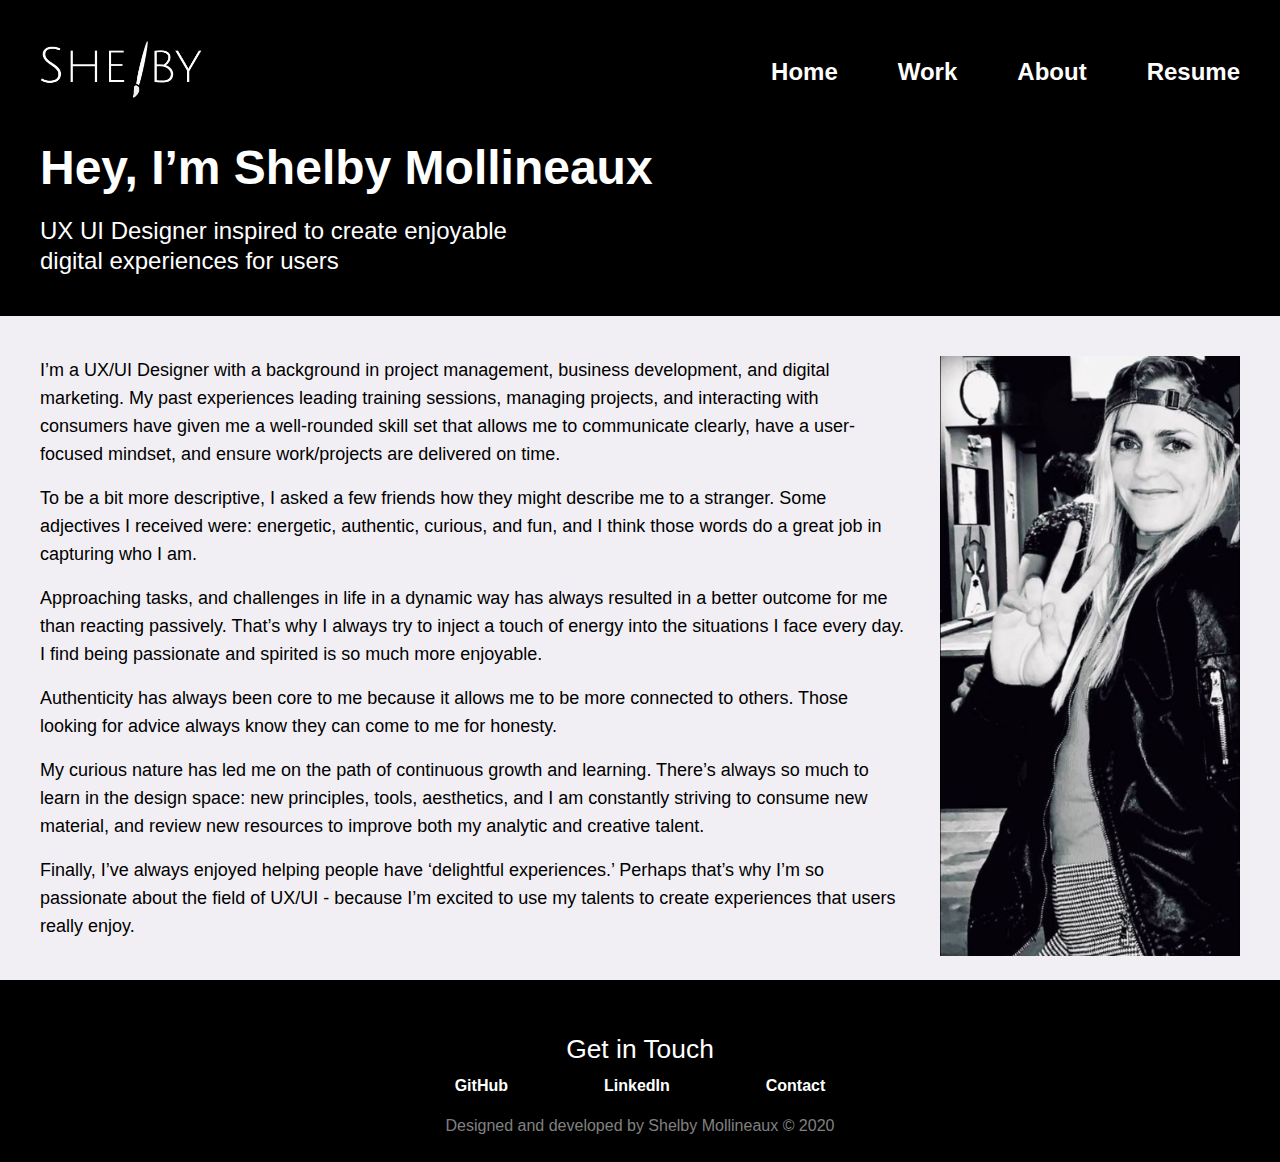
==== about.html @ 13bac237 "fix" ====
<!DOCTYPE html>
<html>
  <head>
    <link rel="stylesheet" type="text/css" href="reset.css">
    <link href="https://fonts.googleapis.com/css?family=Libre+Franklin&display=swap" rel="stylesheet"> 
    <link rel="stylesheet" type="text/css" href="style.css">
    <title>Portfolio | Shelby Mollineaux </title>
    <meta name="viewport" content="width=device-width, initial-scale=1.0">
    <link rel="apple-touch-icon" sizes="180x180" href="favicon_io/apple-touch-icon.png">
    <link rel="icon" type="image/png" sizes="32x32" href="favicon_io/favicon-32x32.png">
    <link rel="icon" type="image/png" sizes="16x16" href="favicon_io/favicon-16x16.png">
    <link rel="manifest" href="favicon_io/site.webmanifest">
  </head>
   <!-- Global site tag (gtag.js) - Google Analytics -->
   <script async src="https://www.googletagmanager.com/gtag/js?id=UA-162144145-1"></script>
   <script>
     window.dataLayer = window.dataLayer || [];
     function gtag(){dataLayer.push(arguments);}
     gtag('js', new Date());

     gtag('config', 'UA-162144145-1');
   </script>
   <body>
      <nav>
         <section class="container">
             <a href="/">
              <img src="./images/logo.png" alt="shelby's logo">
            </a>
            <ul class="links">
              <li><a href="/">Home</a></li>
              <li><a href="./collide-case-study">Work</a></li>
              <li><a href="./about">About</a></li>
              <li><a href="https://drive.google.com/open?id=1nDeVdT1d8uaoEG1ki3VmXXdjBcrBi9dB" target="_blank">Resume</a></li>
            </ul>
         </section>
      </nav>
    <section class="hero">
        <section class="container">
            <h1>
          Hey, I’m Shelby Mollineaux
        </h1>
            <h2>UX UI Designer inspired to create enjoyable digital experiences for users</h2>
        </section>
    </section>
    <section class="main">
        <section class="container about">
              <img src="./images/portfolio pic.png" alt="profile picture">
              <p>
                I’m a UX/UI Designer with a background in project management, business development, and digital marketing. My past experiences leading training sessions, managing projects, and interacting with consumers have given me a well-rounded skill set that allows me to communicate clearly, have a user-focused mindset, and ensure work/projects are delivered on time.
              </p><br>
              <p>To be a bit more descriptive, I asked a few friends how they might describe me to a stranger. Some adjectives I received were: energetic, authentic, curious, and fun, and I think those words do a great job in capturing who I am.
              </p><br>
              <p>Approaching tasks, and challenges in life in a dynamic way has always resulted in a better outcome for me than reacting passively. That’s why I always try to inject a touch of energy into the situations I face every day. I find being passionate and spirited is so much more enjoyable.
              </p><br>
              <p>Authenticity has always been core to me because it allows me to be more connected to others. Those looking for advice always know they can come to me for honesty.
              </p><br>
              <p>My curious nature has led me on the path of continuous growth and learning. There’s always so much to learn in the design space: new principles, tools, aesthetics, and I am constantly striving to consume new material, and review new resources to improve both my analytic and creative talent.
              </p><br>
              <p>Finally, I’ve always enjoyed helping people have ‘delightful experiences.’ Perhaps that’s why I’m so passionate about the field of UX/UI - because I’m excited to use my talents to create experiences that users really enjoy.
              </p>
        </section>
    </section>
    <div id="open-modal" class="modal-window">
      <div>
        <a href="#modal-close" title="Close" class="modal-close">close &times;</a>
        <form
        action="https://formspree.io/mqkdzrag"
        method="POST">
            <input type="text" name="_replyto" placeholder="Email">
            <textarea name="message" placeholder="Your message goes here"></textarea>
            <!-- your other form fields go here -->
            <button type="submit" class="button">Send</button>
        </form>
        </div>
    </div>
    <footer>
      <section><span>Get in Touch</span></section>
      <section class="links">
          <a href="https://github.com/shelbymollineaux" style="text-decoration: none" target="_blank">GitHub</a>
          <a href="https://www.linkedin.com/in/shelbymollineaux/" style="text-decoration: none" target="_blank">LinkedIn</a>
          <a href="#open-modal" style="text-decoration: none">Contact</a>
      </section>
      <section>
          <p>Designed and developed by Shelby Mollineaux © 2020</p>
      </section>
  </footer>
</body>

</html>
---- style.css ----
/* General Design */
body,p {
	font-family: "libre-franklin", sans-serif;
	font-size: 16px;
	font-weight: 100;
}

section h4 {
	font-size:1.75rem;
	font-weight:300;
}

section h2.header {
	font-weight: 600;
	text-align: center;
	font-size: 2.75rem;
	margin-bottom: 0.5rem;
	color: #01394d;
}

hr {
	width: 300px;
	border-top: 3px solid black;
}

section p {
	font-size:1.5em;
	font-weight:300;
	line-height:2rem;
}

.img-div {
	align-items:flex-end;
	display:flex;
	flex-wrap:wrap;
	justify-content:center;
}

figure {
	align-items:center;
	display:flex;
	flex-direction:column;
	margin:2rem 1rem;
}

figcaption {
	font-size:1.25rem;
	margin-top:1rem;
}

.cta {
	background-color:#01394d;
	border-radius:3px;
	color:#FFF;
	display:block;
	font-size:1.5rem;
	width:300px;
	text-align:center;
	text-decoration:none;
	text-emphasis-style:bold;
	text-transform:uppercase;
	margin:4rem 0;
	padding:1em 0em;
}

img {
	max-width:400px;
}

section.container {
	max-width:1200px;
	margin:auto;
	padding:2.5rem;
}

a {
	text-decoration:none;
}

a:hover {
	text-decoration:underline;
}

a:active {
	color:#FFBF00;
}

ul.links {
	display:flex;
}

ul.links li {
	margin-left:60px;
}

.button {
	background-color:#000;
	border-radius:3px;
	color:#FFF;
	margin-top:.5rem;
	max-width:170px;
	text-align:center;
	text-decoration:none;
	text-emphasis-style:bold;
	text-transform:uppercase;
	padding:1em 1.5em;
}

h5 {
	margin-top:1rem;
	font-weight: 500;
}

/* Nav design */
nav section.container {
	align-items:center;
	color:#FFF;
	display:flex;
	justify-content:space-between;
	padding-bottom:0;
	flex-wrap: wrap;
}

nav img {
	max-height: 60px;
}

nav a {
	color:#FFF;
	font-size:1.5rem;
	font-weight:700;
}

/* Home Page Design */
section.hero h1 {
	background-color:#000;
	color:#FFF;
	font-size:3rem;
	font-weight:700;
}

section.hero h2 {
	background-color:#000;
	color:#FFF;
	font-size:1.5rem;
	line-height:1.875rem;
	margin-top:1.5rem;
	max-width:480px;
}

section.intro {
	display: flex;
	justify-content: space-between;
	align-items: center;
}

section.intro article {
	max-width: 800px;
}

section.main .container {
	display:flex;
	flex-direction:row;
	align-items: center;
}

section.intro-image figure {
	margin: 1rem;
}

section.intro-image img {
	max-height:600px;
}

section.main p {
	font-size:1.875rem;
	font-weight:lighter;
	line-height:3rem;
	min-width:380px;
}

section.case-study {
	display: flex;
	padding: 2rem 0.5rem;
	justify-content: space-between;
}

section.case-study img {
	max-width: 650px;
	height:auto;
}

article.case-study-text {
	height:auto;
}

section.case-study h3 {
	font-size:60px;
	font-weight:800;
	margin-bottom:0.75rem;
}

section.case-study h4 {
	font-size:1.8rem;
	line-height: 1.25
}

section.case-study p {
	font-size:1rem;
	margin:1rem 0;
}

section.case-study article {
	display:flex;
	flex-direction:column;
	justify-content:center;
}

section.case-study section {
	display:flex;
	justify-content:center;
	flex-wrap: wrap;
}

section.title {
	margin-top:0;
}

section.title h1 {
	font-size:3.75rem;
	font-weight:700;
	margin:1rem 0;
}

/* Project Page */
section.container.cs-page {
	max-width: 960px;
}

section.prototype a.header {
	font-weight: 600;
	text-align: center;
	font-size: 2rem;
	margin-bottom: 1rem;
	text-decoration: underline;
	color: #01394d;
}

section.container.cs-page h3{
	display: flex;
	justify-content: space-between;
}

section.container.cs-page h3 {
	display: flex;
	justify-content: space-between;
}

section.cs-page section.title h2 {
	font-size:2rem;
	font-weight:300;
}

section.cs-page h3 {
	border-bottom:2px solid #000;
	font-size:2.5rem;
	font-weight:600;
	margin-bottom:1rem;
	margin-top:1rem;
}

section.cs-page li {
	font-size:1.4rem;
	font-weight:300;
	list-style-type:square;
	margin-left:3rem;
	margin-top:.25rem;
}

section.cs-page section.prototype img {
	height:auto;
	max-width:200px;
	margin:0 auto;
}

section.cs-page section.prototype a {
	margin-top: 0;
	margin-bottom: 1rem;
}

section.cs-page section {
	margin-top:2rem;
}

section.cs-page ul {
	margin-top:.5rem;
}

section.cs-page p {
	margin-top:.25rem;
}

section.research span {
	color:#8b0000;
	font-size:1.6rem;
	font-weight:500;
}

section.cs-page img {
	height:auto;
	max-width:180px;
}

section.cs-page img.large {
	height:auto;
	max-width:500px;
}

section.cs-page img.medium {
	max-width:300px;
}

div.brand-logos img.logo {
	height:100px;
}

nav,section.hero {
	background-color:#000;
}

section.main,section.bg {
	background-color:#F2EFF4;
}

section.case-study .aside-cs,section.prototype {
	align-items:center;
	display:flex;
	flex-direction:column;
}

div.competition img {
	height:auto;
	max-width:150px;
	padding:20px;
}

#live-page {
	max-width: 400px;
}

/* About page */
section.container.about {
	display: block;
}

section.container.about p {
	font-size: 1.125rem;
	line-height: 1.75rem;
}

section.container.about img {
	margin-left: 30px;
	margin-right: 0px;
	float: right;
	max-height: 600px;
}

/* Footer Design */
footer {
	background-color:#000;
	color:#FFF;
	padding-bottom:1.25rem;
	padding-top:3.5rem;
}

footer section {
	display:flex;
	font:1.5rem;
	justify-content: center;
}

footer a {
	color:#FFF;
	font-weight:800;
	margin:1rem 3rem;
}

footer p {
	color:grey;
	font-size: 1rem;
}

footer section span {
	font-size:1.65rem;
	font-weight: 300;
}

section h5 {
	font-size: 1.65rem;
}

/* Modal*/
.modal-window {
	position: fixed;
	background-color: rgba(200, 200, 200, 0.75);
	top: 0;
	right: 0;
	bottom: 0;
	left: 0;
	z-index: 999;
	opacity: 0;
	pointer-events: none;
	-webkit-transition: all 0.3s;
	-moz-transition: all 0.3s;
	transition: all 0.3s;
  }

  .modal-window:target {
	opacity: 1;
	pointer-events: auto;
  }

  .modal-window>div {
	width: 400px;
	position: relative;
	margin: 10% auto;
	padding: 2rem;
	background: #fff;
	color: #444;
  }

  .modal-window header {
	font-weight: bold;
  }

  .modal-close {
	color: #aaa;
	line-height: 50px;
	font-size: 80%;
	position: absolute;
	right: 0;
	text-align: center;
	top: 0;
	width: 70px;
	text-decoration: none;
  }

  .modal-close:hover {
	color: #000;
  }

/* form design */
form input, form textarea {
	width: 100%;
	padding: 12px 20px;
	margin: 8px 0;
	box-sizing: border-box;
	border: 1px solid black;
}

/* Responsive Design */
@media (max-width: 1212px) {
	nav {
		background-color: black;
	}

	section.intro-image figure {
		margin-top: 0;
	}
	section.intro-image figure img {
		height: 400px;
	}

	section.container.about img {
		max-height: 400px;
		margin-left: 30px
	}

	section.case-study img  {
		max-width: 500px;
		height:auto;
	}
}

@media (max-width: 932px) {
	nav {
		background-color: black;
	}
	nav section.container {
		flex-direction: column;
	}
	nav section.container li{
		margin: 1rem 1.5rem;
	}

	section.container.intro p {
		text-align: left;
		margin-top: 1rem;
	}

	section.container.intro section.container {
		padding-left: 2rem;
		padding-right: 2rem;
	}

	section.case-study img  {
		max-width: 375px;
		height:auto;
	}

	section.case-study {
		flex-direction: column;
		align-items: center;
		justify-content: center;
	}

	section.case-study {
		text-align: center;
	}
}

@media (max-width: 601px) {

	section.container.intro {
		flex-direction: column;
	}

	section.container.container {
		padding: 1rem;
		text-align: center;
	}

	section.intro-image figure {
		margin-top: 0;
	}
	section.intro-image figure img {
		height: 175px;
	}

	nav {
		background-color: black;
	}

	section.cs-page section p, li, h1, h2, h3, h4, h5, h6 {
		text-align: left;
	}

	section.cs-page section p {
		font-size: 1.15rem;
		line-height: 1.4rem;
	}
	section.cs-page section li {
		font-size: 1.15rem;
		line-height: 1.4rem;
	}
	section.cs-page section span {
		font-size: 1.25rem;
	}
	section.container.about {
		display: flex;
		flex-wrap: wrap;
		justify-content: center;
	}
	section.container.about img {
		margin: 30px;
	}

	section.main p {
		font-size:1.3rem;
		font-weight:lighter;
		line-height:2rem;
		min-width:80%;
		margin: 0 0.5rem;
	}

	nav ul.links {
		display: flex;
	}

	nav ul.links li{
		margin: 0.5rem;
		line-height: 2rem;
	}

	nav ul.links li a {
			font-size: 1rem;
	}

	footer {
		padding: 1rem;
	}

	footer section.links {
		margin-top: .25rem;
		display: flex;
	    flex-direction: column;
		align-items: center;
	}

	section.links a {
		margin: .25rem;;
	}

	footer p {
		font-size: 1rem;
		text-align: center;
	}

	section.case-study img  {
		max-width: 280px;
		height:auto;
	}

	.modal-window>div {
		width: 80%;
	  }

	.cta {
		margin: 2rem auto;
	}

	section.cs-page img.large {
		height:auto;
		max-width:320px;
	}

	footer p {
		color:grey;
		font-size: .75rem;
	}	
}
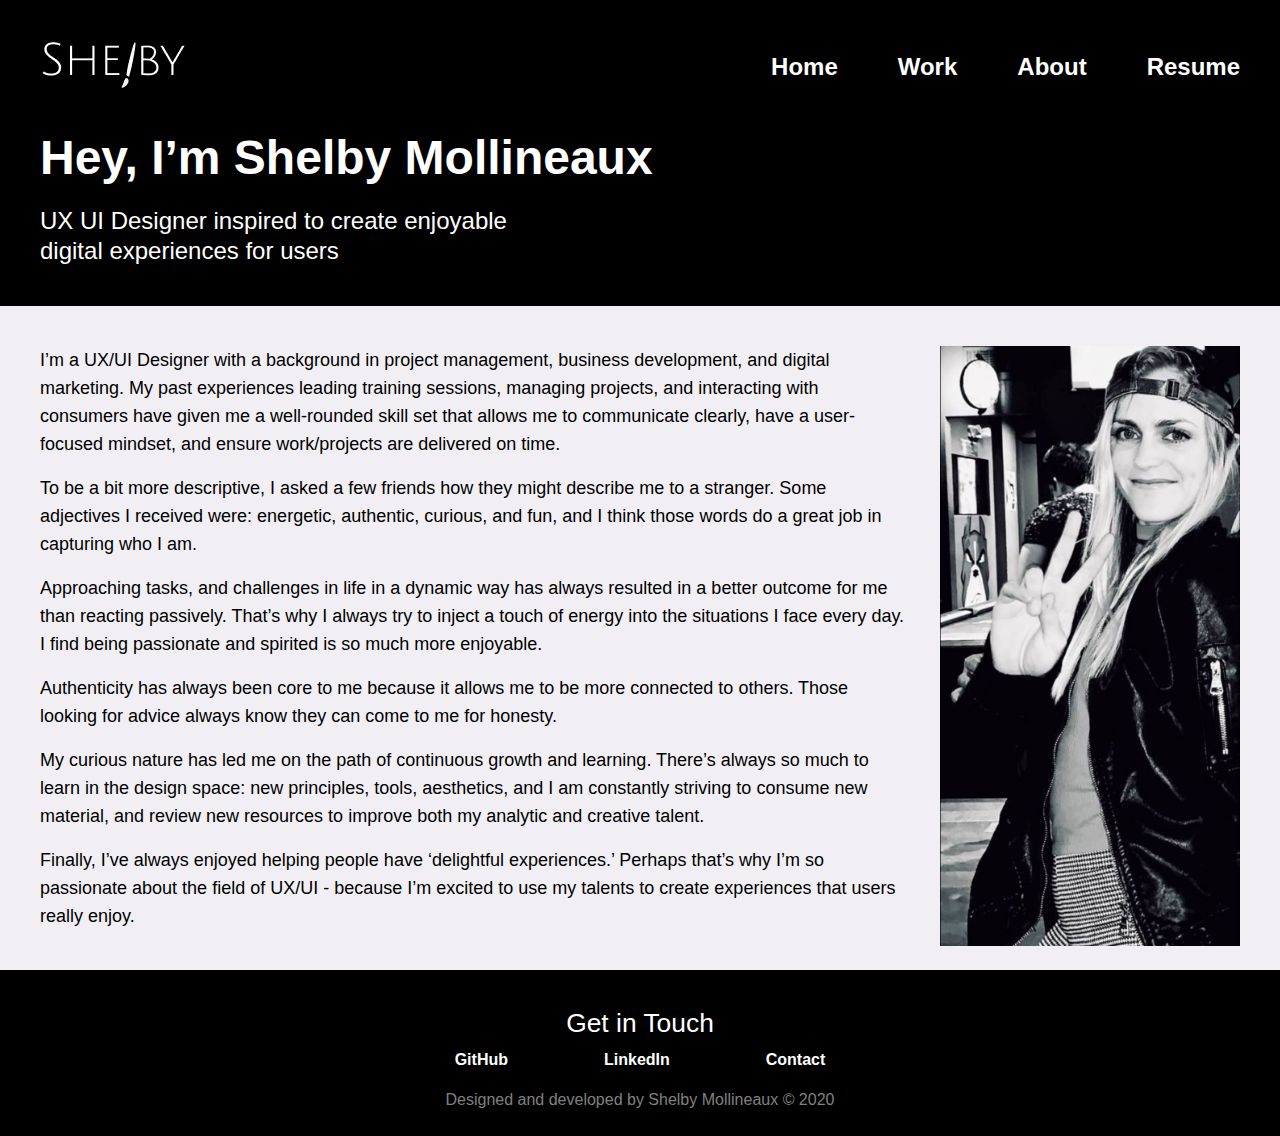
==== commit 4421b525: "fix" ====
--- a/about.html
+++ b/about.html
@@ -30,7 +30,7 @@
               <li><a href="/">Home</a></li>
               <li><a href="./collide-case-study">Work</a></li>
               <li><a href="./about">About</a></li>
-              <li><a href="https://drive.google.com/open?id=1nDeVdT1d8uaoEG1ki3VmXXdjBcrBi9dB" target="_blank">Resume</a></li>
+              <li><a href="https://drive.google.com/file/d/1s16QwwA9czb6Q6hT6HoLJlZKG3GX6-8-/view?usp=sharing" target="_blank">Resume</a></li>
             </ul>
          </section>
       </nav>
--- a/style.css
+++ b/style.css
@@ -370,7 +370,7 @@
 	background-color:#000;
 	color:#FFF;
 	padding-bottom:1.25rem;
-	padding-top:3.5rem;
+	padding-top:2.5rem;
 }
 
 footer section {
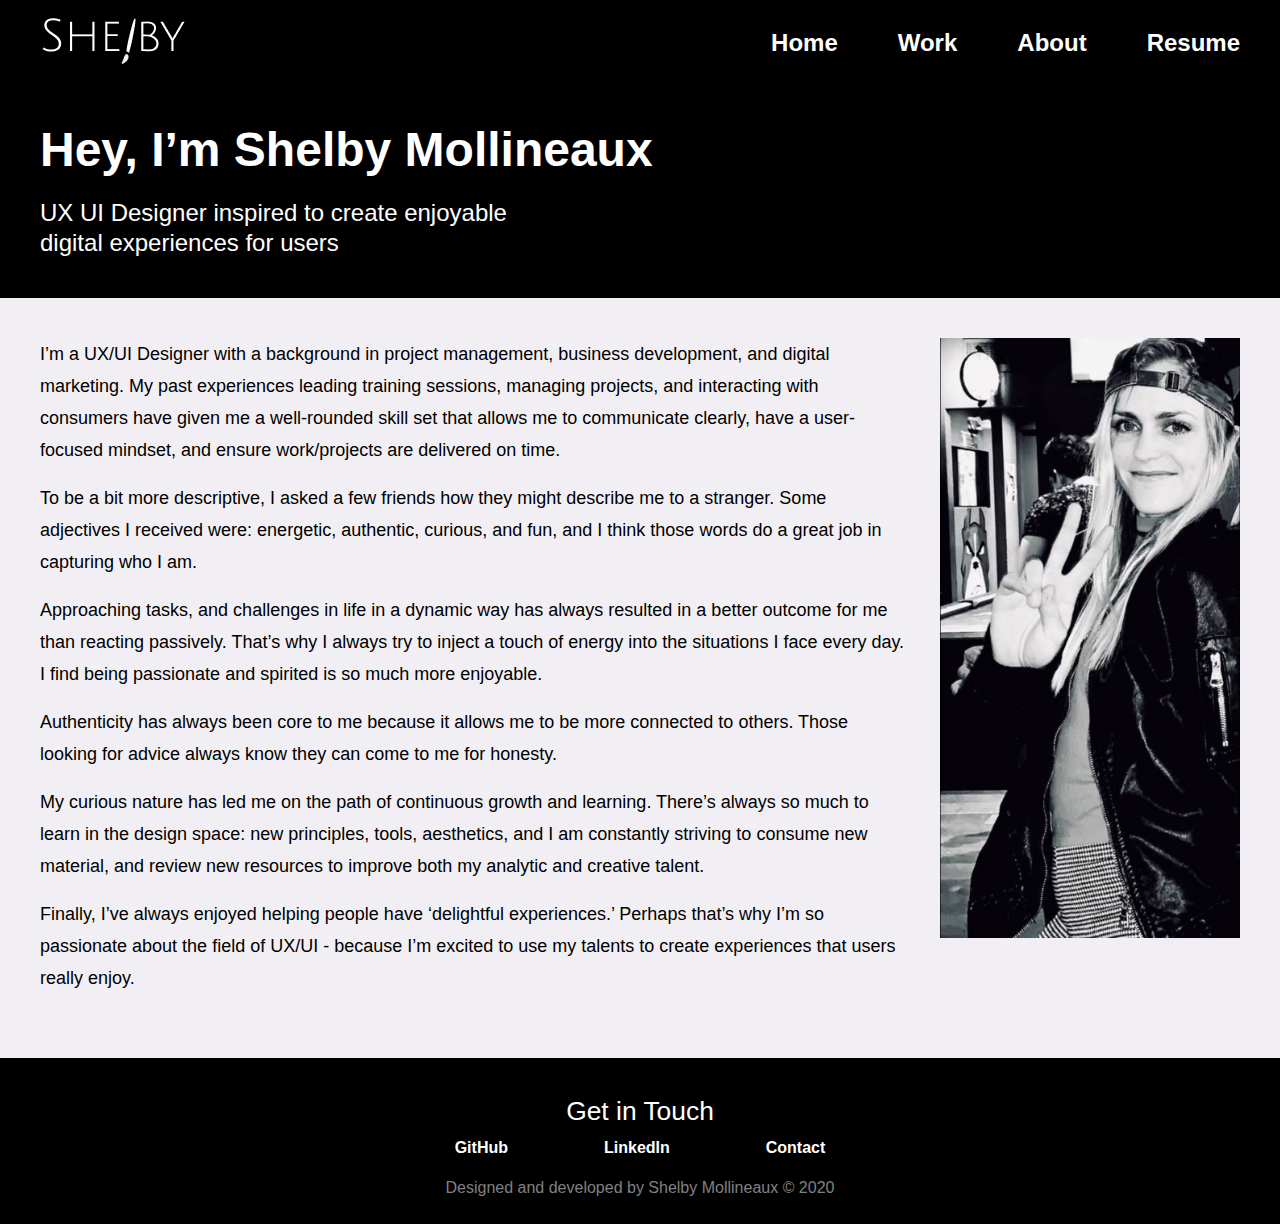
==== commit 4ac44bb1: "adding square image" ====
--- a/about.html
+++ b/about.html
@@ -2,7 +2,7 @@
 <html>
   <head>
     <link rel="stylesheet" type="text/css" href="reset.css">
-    <link href="https://fonts.googleapis.com/css?family=Libre+Franklin&display=swap" rel="stylesheet"> 
+    <link href="https://fonts.googleapis.com/css?family=Libre+Franklin&display=swap" rel="stylesheet">
     <link rel="stylesheet" type="text/css" href="style.css">
     <title>Portfolio | Shelby Mollineaux </title>
     <meta name="viewport" content="width=device-width, initial-scale=1.0">
@@ -44,7 +44,8 @@
     </section>
     <section class="main">
         <section class="container about">
-              <img src="./images/portfolio pic.png" alt="profile picture">
+              <img class="showPic" src="./images/portfolio pic.png" alt="profile picture">
+              <img class="mobilePic" src="./images/square image.png" alt="profile picture">
               <p>
                 I’m a UX/UI Designer with a background in project management, business development, and digital marketing. My past experiences leading training sessions, managing projects, and interacting with consumers have given me a well-rounded skill set that allows me to communicate clearly, have a user-focused mindset, and ensure work/projects are delivered on time.
               </p><br>
--- a/style.css
+++ b/style.css
@@ -1,5 +1,13 @@
 /* General Design */
-body,p {
+html {
+	scroll-behavior: smooth;
+}
+
+.mobilePic {
+	display: none;
+}
+
+body,p, h1, h2, h3, h4, h5, h6, li {
 	font-family: "libre-franklin", sans-serif;
 	font-size: 16px;
 	font-weight: 100;
@@ -40,7 +48,7 @@
 	align-items:center;
 	display:flex;
 	flex-direction:column;
-	margin:2rem 1rem;
+	margin:2rem 1rem 0 1rem;;
 }
 
 figcaption {
@@ -94,7 +102,7 @@
 }
 
 .button {
-	background-color:#000;
+	background-color:#01394d;
 	border-radius:3px;
 	color:#FFF;
 	margin-top:.5rem;
@@ -106,6 +114,10 @@
 	padding:1em 1.5em;
 }
 
+section.cs-page .button {
+	margin-top: 2rem;
+}
+
 h5 {
 	margin-top:1rem;
 	font-weight: 500;
@@ -117,8 +129,9 @@
 	color:#FFF;
 	display:flex;
 	justify-content:space-between;
-	padding-bottom:0;
 	flex-wrap: wrap;
+	padding-top: 1rem;
+	padding-bottom: 1rem;
 }
 
 nav img {
@@ -186,7 +199,7 @@
 }
 
 section.case-study img {
-	max-width: 650px;
+	max-width: 550px;
 	height:auto;
 }
 
@@ -201,7 +214,7 @@
 }
 
 section.case-study h4 {
-	font-size:1.8rem;
+	font-size:1.5rem;
 	line-height: 1.25
 }
 
@@ -222,7 +235,7 @@
 	flex-wrap: wrap;
 }
 
-section.title {
+#top{
 	margin-top:0;
 }
 
@@ -233,8 +246,16 @@
 }
 
 /* Project Page */
+
+section.container.cs-page .cta {
+	margin-top: 2rem;
+	margin-bottom:0rem;
+	width: 250px;
+}
+
 section.container.cs-page {
 	max-width: 960px;
+	padding-bottom: 3rem;
 }
 
 section.prototype a.header {
@@ -259,37 +280,43 @@
 section.cs-page section.title h2 {
 	font-size:2rem;
 	font-weight:300;
+	line-height: 2.5rem;
 }
 
 section.cs-page h3 {
-	border-bottom:2px solid #000;
 	font-size:2.5rem;
 	font-weight:600;
-	margin-bottom:1rem;
+	margin-bottom:1.25rem;
 	margin-top:1rem;
+}
+
+section.cs-page h3 {
+	margin-top: 0;
 }
 
 section.cs-page li {
 	font-size:1.4rem;
+	line-height:2rem;
 	font-weight:300;
 	list-style-type:square;
 	margin-left:3rem;
-	margin-top:.25rem;
+	margin-top:.75rem;
 }
 
 section.cs-page section.prototype img {
 	height:auto;
-	max-width:200px;
+	max-width: 380px;
 	margin:0 auto;
 }
 
-section.cs-page section.prototype a {
-	margin-top: 0;
-	margin-bottom: 1rem;
+section.cs-page section.prototype figure {
+	margin-bottom: 0;
+	margin-left: 0;
+	margin-right: 0;
 }
 
 section.cs-page section {
-	margin-top:2rem;
+	margin-top: 5rem;
 }
 
 section.cs-page ul {
@@ -298,6 +325,7 @@
 
 section.cs-page p {
 	margin-top:.25rem;
+	line-height: 2rem;
 }
 
 section.research span {
@@ -332,10 +360,11 @@
 	background-color:#F2EFF4;
 }
 
-section.case-study .aside-cs,section.prototype {
+section.case-study .aside-cs,section.cs-page section.prototype {
 	align-items:center;
 	display:flex;
 	flex-direction:column;
+	margin-top: 2rem;
 }
 
 div.competition img {
@@ -351,11 +380,12 @@
 /* About page */
 section.container.about {
 	display: block;
+	padding-bottom: 4rem;
 }
 
 section.container.about p {
 	font-size: 1.125rem;
-	line-height: 1.75rem;
+	line-height: 2rem;
 }
 
 section.container.about img {
@@ -458,6 +488,10 @@
 	border: 1px solid black;
 }
 
+form textarea {
+	height: 100px;
+}
+
 /* Responsive Design */
 @media (max-width: 1212px) {
 	nav {
@@ -517,6 +551,14 @@
 	section.case-study {
 		text-align: center;
 	}
+
+	p, h1, h2, h3, h4, h5, h6 {
+		text-align: left;
+	}
+
+	section.case-study .aside-cs {
+		margin-top: 0;
+	}
 }
 
 @media (max-width: 601px) {
@@ -530,6 +572,10 @@
 		text-align: center;
 	}
 
+	section.container.about {
+		padding-bottom: 4rem;
+	}
+
 	section.intro-image figure {
 		margin-top: 0;
 	}
@@ -541,17 +587,24 @@
 		background-color: black;
 	}
 
-	section.cs-page section p, li, h1, h2, h3, h4, h5, h6 {
+	section.cs-page section p, section.cs-page section li,
+	section.cs-page section h1, section.cs-page section h2,
+	section.cs-page section h3, section.cs-page section h4,
+	section.cs-page section h5, section.cs-page section h6 {
 		text-align: left;
 	}
+
+	section.container.cs-page h5 {
+		margin-top: 2rem;
+	}
+
 
 	section.cs-page section p {
 		font-size: 1.15rem;
-		line-height: 1.4rem;
 	}
 	section.cs-page section li {
 		font-size: 1.15rem;
-		line-height: 1.4rem;
+		margin-top: .5rem;
 	}
 	section.cs-page section span {
 		font-size: 1.25rem;
@@ -573,6 +626,14 @@
 		margin: 0 0.5rem;
 	}
 
+	p, h1, h2, h3, h4, h5, h6 {
+		text-align: left;
+	}
+
+	section.case-study .aside-cs {
+		margin-top: 0;
+	}
+
 	nav ul.links {
 		display: flex;
 	}
@@ -593,12 +654,11 @@
 	footer section.links {
 		margin-top: .25rem;
 		display: flex;
-	    flex-direction: column;
 		align-items: center;
 	}
 
 	section.links a {
-		margin: .25rem;;
+		margin: .5rem 1.5rem;
 	}
 
 	footer p {
@@ -627,5 +687,38 @@
 	footer p {
 		color:grey;
 		font-size: .75rem;
-	}	
-}+	}
+
+	section.cs-page section.prototype img {
+		height:auto;
+		max-width:275px;
+		margin:0 auto;
+	}
+
+	section.cs-page section {
+		margin-top: 5rem;
+	}
+
+	section.container.cs-page {
+		padding-bottom: 2rem;
+	}
+
+	.mobilePic {
+		display: block;
+		max-width: 250px;
+	}
+
+	.showPic {
+		display: none;
+	}
+
+}
+
+section.cs-page section h5 {
+	margin-top: 2rem;
+}
+
+.fa-arrow-circle-up:before {
+	font-size: 1.75rem;
+	color: #01394D;
+}
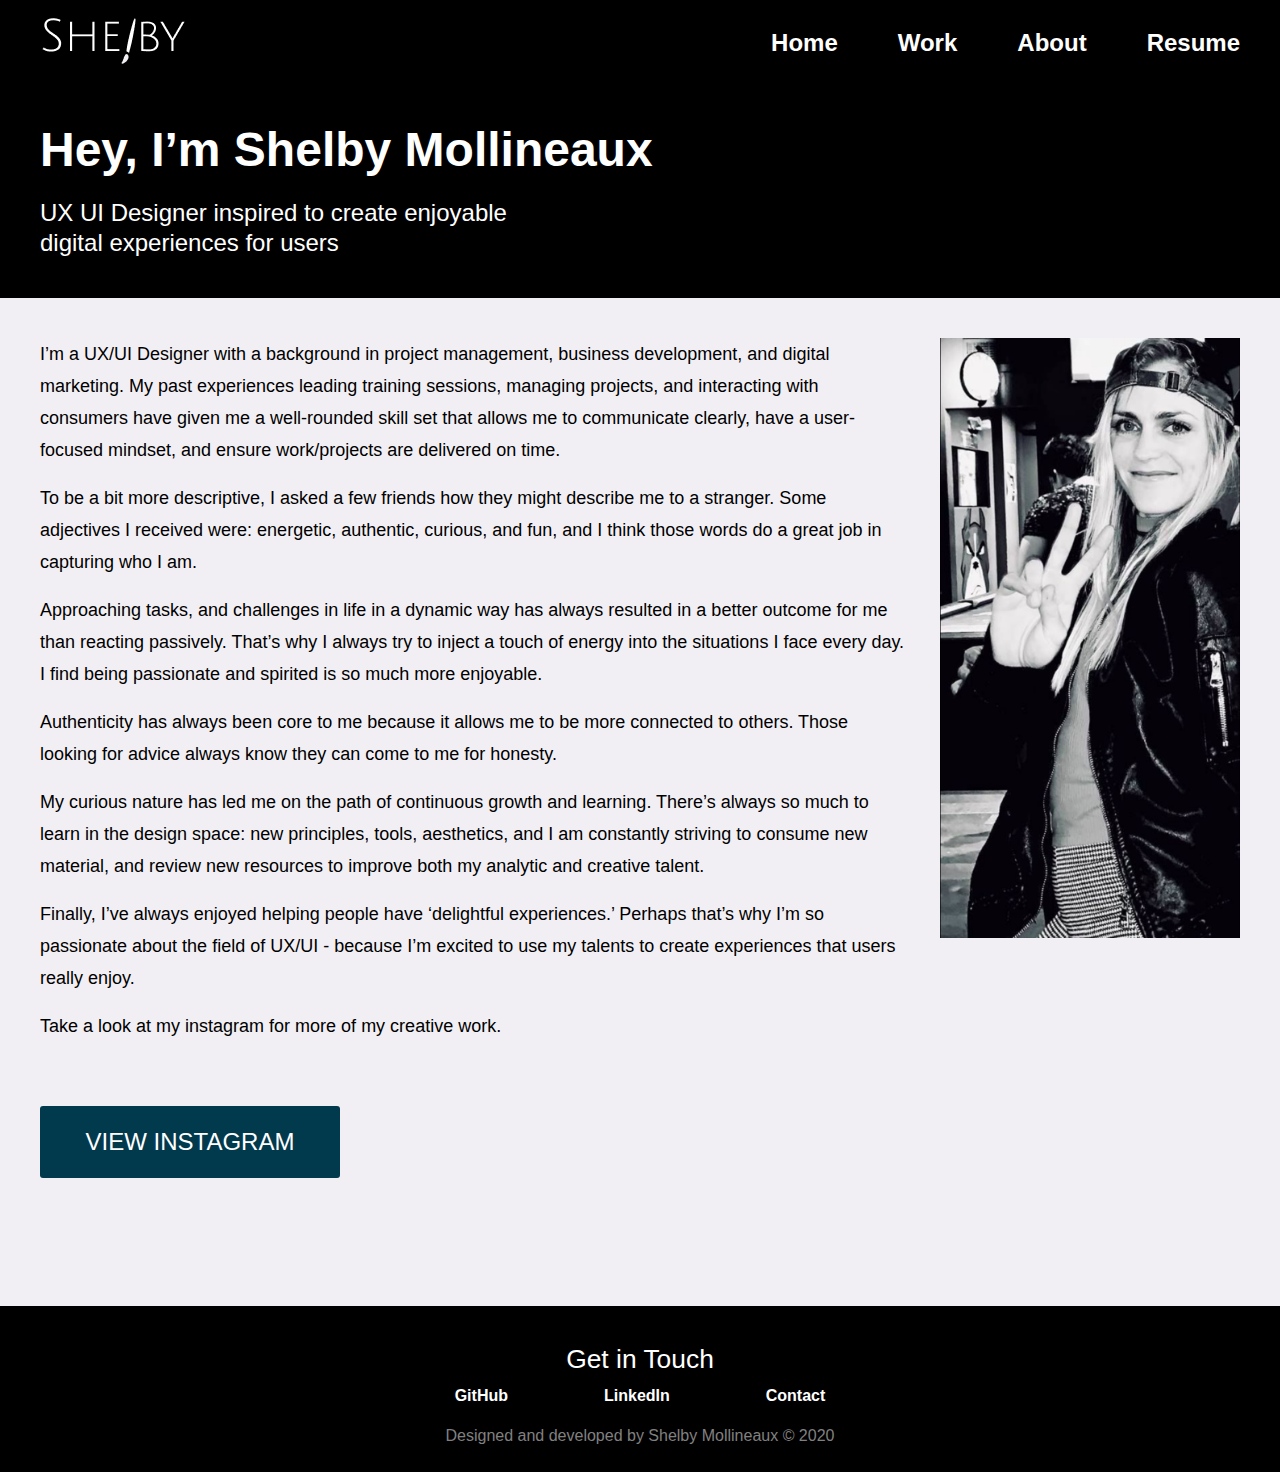
==== commit 3870e127: "adding in instagram watercoloring 100 day challenge" ====
--- a/about.html
+++ b/about.html
@@ -30,7 +30,7 @@
               <li><a href="/">Home</a></li>
               <li><a href="./collide-case-study">Work</a></li>
               <li><a href="./about">About</a></li>
-              <li><a href="https://drive.google.com/file/d/1s16QwwA9czb6Q6hT6HoLJlZKG3GX6-8-/view?usp=sharing" target="_blank">Resume</a></li>
+              <li><a href="https://drive.google.com/file/d/1j_T7EFgmPWb2G3mVU8SmhllL_qogyFSj/view?usp=sharing" target="_blank">Resume</a></li>
             </ul>
          </section>
       </nav>
@@ -58,7 +58,10 @@
               <p>My curious nature has led me on the path of continuous growth and learning. There’s always so much to learn in the design space: new principles, tools, aesthetics, and I am constantly striving to consume new material, and review new resources to improve both my analytic and creative talent.
               </p><br>
               <p>Finally, I’ve always enjoyed helping people have ‘delightful experiences.’ Perhaps that’s why I’m so passionate about the field of UX/UI - because I’m excited to use my talents to create experiences that users really enjoy.
+              </p><br>
+              <p>Take a look at my instagram for more of my creative work.
               </p>
+              <a href="https://www.instagram.com/shelbs.paints/" target="blank" class="cta">View Instagram</a>
         </section>
     </section>
     <div id="open-modal" class="modal-window">
